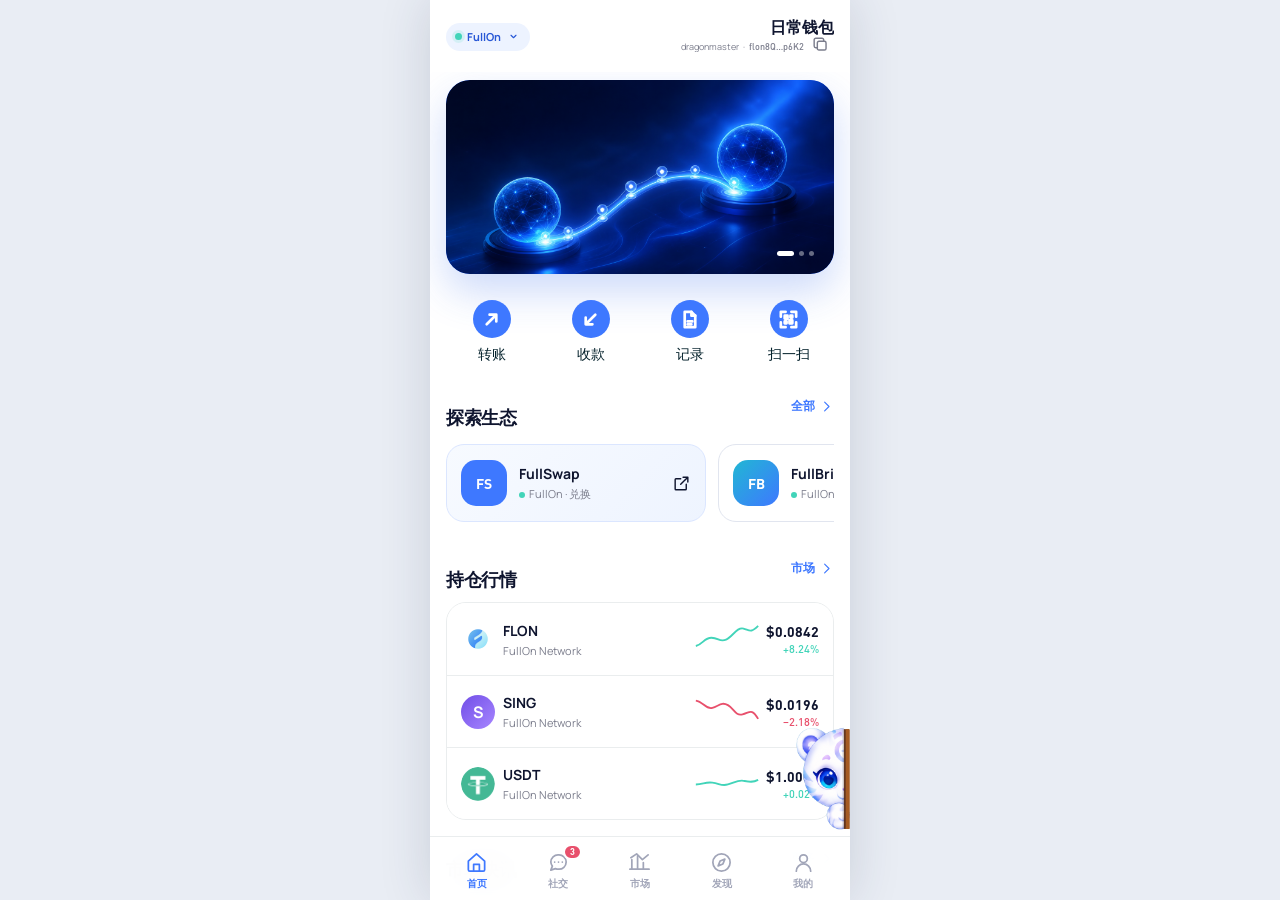
==== uiux/v1/index.html @ c145f6c2 "refactor(ui): 重命名 UI&UX 目录为 uiux" ====
<!doctype html>
<html lang="zh-CN">
<head>
  <meta charset="utf-8">
  <meta name="viewport" content="width=device-width, initial-scale=1, viewport-fit=cover">
  <meta name="theme-color" content="#ffffff">
  <meta name="description" content="Hufu Wallet · UI/UX v1 正式视觉设计稿">
  <title>Hufu Wallet · UI/UX v1</title>
  <link rel="stylesheet" href="ui.css?v=85">
</head>
<body>
  <a class="skip-link" href="#main-content">跳到主要内容</a>
  <svg class="svg-sprite" aria-hidden="true">
    <symbol id="i-home" viewBox="0 0 24 24"><path d="M3.5 10.5 12 3l8.5 7.5v9a1.5 1.5 0 0 1-1.5 1.5H5a1.5 1.5 0 0 1-1.5-1.5z"/><path d="M9 21v-7h6v7"/></symbol>
    <symbol id="i-social" viewBox="0 0 24 24"><path d="M20 11.5a7.5 7.5 0 0 1-8 7.5 9.4 9.4 0 0 1-3.2-.6L4 20l1.6-4.2A7.6 7.6 0 0 1 4 11.5 7.5 7.5 0 0 1 12 4a7.5 7.5 0 0 1 8 7.5Z"/><path d="M8 11.5h.01M12 11.5h.01M16 11.5h.01"/></symbol>
    <symbol id="i-market" viewBox="0 0 24 24"><path d="M4 19V9M10 19V5M16 19v-7M22 19H2"/><path d="m3 7 6-4 6 6 6-5"/></symbol>
    <symbol id="i-discover" viewBox="0 0 24 24"><circle cx="12" cy="12" r="9"/><path d="m15.5 8.5-2 5-5 2 2-5z"/></symbol>
    <symbol id="i-profile" viewBox="0 0 24 24"><circle cx="12" cy="8" r="4"/><path d="M4.5 21a7.5 7.5 0 0 1 15 0"/></symbol>
    <symbol id="i-chevron" viewBox="0 0 24 24"><path d="m8 10 4 4 4-4"/></symbol>
    <symbol id="i-right" viewBox="0 0 24 24"><path d="m9 5 7 7-7 7"/></symbol>
    <symbol id="i-back" viewBox="0 0 24 24"><path d="m15 5-7 7 7 7"/></symbol>
    <symbol id="i-copy" viewBox="0 0 24 24"><rect x="8" y="8" width="11" height="11" rx="2"/><path d="M16 8V6a2 2 0 0 0-2-2H6a2 2 0 0 0-2 2v8a2 2 0 0 0 2 2h2"/></symbol>
    <symbol id="i-bell" viewBox="0 0 24 24"><path d="M18 8a6 6 0 0 0-12 0c0 7-3 7-3 9h18c0-2-3-2-3-9"/><path d="M10 21h4"/></symbol>
    <symbol id="i-settings" viewBox="0 0 24 24"><circle cx="12" cy="12" r="3"/><path d="M19.4 15a1.8 1.8 0 0 0 .4 2l.1.1-2.8 2.8-.1-.1a1.8 1.8 0 0 0-2-.4 1.8 1.8 0 0 0-1.1 1.6v.2H10V21a1.8 1.8 0 0 0-1.1-1.6 1.8 1.8 0 0 0-2 .4l-.1.1L4 17.1l.1-.1a1.8 1.8 0 0 0 .4-2A1.8 1.8 0 0 0 3 13.9h-.2V10H3a1.8 1.8 0 0 0 1.6-1.1 1.8 1.8 0 0 0-.4-2L4 6.8 6.8 4l.1.1a1.8 1.8 0 0 0 2 .4A1.8 1.8 0 0 0 10 3V2.8h3.9V3a1.8 1.8 0 0 0 1.1 1.6 1.8 1.8 0 0 0 2-.4l.1-.1 2.8 2.8-.1.1a1.8 1.8 0 0 0-.4 2 1.8 1.8 0 0 0 1.6 1.1h.2V14H21a1.8 1.8 0 0 0-1.6 1Z"/></symbol>
    <symbol id="i-search" viewBox="0 0 24 24"><circle cx="11" cy="11" r="7"/><path d="m20 20-4-4"/></symbol>
    <symbol id="i-send" viewBox="0 0 24 24"><path d="m21 3-7 18-4-7-7-4z"/><path d="M10 14 21 3"/></symbol>
    <symbol id="i-receive" viewBox="0 0 24 24"><path d="M12 3v12M7 10l5 5 5-5"/><path d="M5 21h14"/></symbol>
    <symbol id="i-history" viewBox="0 0 24 24"><path d="M3 12a9 9 0 1 0 3-6.7L3 8"/><path d="M3 3v5h5M12 7v5l3 2"/></symbol>
    <symbol id="i-scan" viewBox="0 0 24 24"><path d="M4 9V4h5M15 4h5v5M20 15v5h-5M9 20H4v-5"/><path d="M8 8h3v3H8zM14 8h2v2h-2zM8 14h2v2H8zM13 13h3v3h-3z"/></symbol>
    <symbol id="i-transfer-up" viewBox="0 0 24 24"><path d="M7 17 17 7M10 7h7v7"/></symbol>
    <symbol id="i-receive-down" viewBox="0 0 24 24"><path d="M17 7 7 17M14 17H7v-7"/></symbol>
    <symbol id="i-transaction-file" viewBox="0 0 24 24"><path d="M7 4h7l4 4v12H7z"/><path d="M14 4v4h4M10 14h5M10 17h4"/></symbol>
    <symbol id="i-plus" viewBox="0 0 24 24"><path d="M12 5v14M5 12h14"/></symbol>
    <symbol id="i-more" viewBox="0 0 24 24"><circle cx="5" cy="12" r="1"/><circle cx="12" cy="12" r="1"/><circle cx="19" cy="12" r="1"/></symbol>
    <symbol id="i-star" viewBox="0 0 24 24"><path d="m12 3 2.8 5.7 6.2.9-4.5 4.4 1.1 6.2-5.6-2.9-5.6 2.9 1.1-6.2L3 9.6l6.2-.9z"/></symbol>
    <symbol id="i-menu" viewBox="0 0 24 24"><path d="M4 7h16M4 12h16M4 17h16"/></symbol>
    <symbol id="i-eye" viewBox="0 0 24 24"><path d="M2 12s3.5-6 10-6 10 6 10 6-3.5 6-10 6S2 12 2 12Z"/><circle cx="12" cy="12" r="2.5"/></symbol>
    <symbol id="i-eye-off" viewBox="0 0 24 24"><path d="m3 3 18 18M10.5 6.2A10.4 10.4 0 0 1 12 6c6.5 0 10 6 10 6a17 17 0 0 1-2.2 2.8M6.2 6.2A16.3 16.3 0 0 0 2 12s3.5 6 10 6a9.8 9.8 0 0 0 3.8-.7"/></symbol>
    <symbol id="i-shield" viewBox="0 0 24 24"><path d="M12 3 4.5 6v5.5c0 4.8 3.2 8 7.5 9.5 4.3-1.5 7.5-4.7 7.5-9.5V6z"/><path d="m9 12 2 2 4-4"/></symbol>
    <symbol id="i-wallet" viewBox="0 0 24 24"><path d="M4 6.5h14a2 2 0 0 1 2 2V19H5a2 2 0 0 1-2-2V6a2 2 0 0 1 2-2h11"/><path d="M15 11h6v4h-6a2 2 0 0 1 0-4Z"/></symbol>
    <symbol id="i-grid" viewBox="0 0 24 24"><rect x="4" y="4" width="6" height="6" rx="1"/><rect x="14" y="4" width="6" height="6" rx="1"/><rect x="4" y="14" width="6" height="6" rx="1"/><rect x="14" y="14" width="6" height="6" rx="1"/></symbol>
    <symbol id="i-spark" viewBox="0 0 24 24"><path d="m12 2 1.4 5.1L18 9l-4.6 1.9L12 16l-1.4-5.1L6 9l4.6-1.9zM19 15l.7 2.3L22 18l-2.3.7L19 21l-.7-2.3L16 18l2.3-.7z"/></symbol>
    <symbol id="i-close" viewBox="0 0 24 24"><path d="m6 6 12 12M18 6 6 18"/></symbol>
    <symbol id="i-minimize" viewBox="0 0 24 24"><path d="M6 12h12"/></symbol>
    <symbol id="i-expand" viewBox="0 0 24 24"><path d="M9 4H4v5M15 4h5v5M20 15v5h-5M4 15v5h5"/></symbol>
    <symbol id="i-external" viewBox="0 0 24 24"><path d="M14 4h6v6M20 4l-9 9"/><path d="M18 13v6a1 1 0 0 1-1 1H5a1 1 0 0 1-1-1V7a1 1 0 0 1 1-1h6"/></symbol>
    <symbol id="i-lock" viewBox="0 0 24 24"><rect x="5" y="10" width="14" height="11" rx="2"/><path d="M8 10V7a4 4 0 0 1 8 0v3"/></symbol>
    <symbol id="i-user-plus" viewBox="0 0 24 24"><circle cx="9" cy="8" r="4"/><path d="M2 21a7 7 0 0 1 14 0M19 8v6M16 11h6"/></symbol>
    <symbol id="i-users" viewBox="0 0 24 24"><circle cx="9" cy="8" r="4"/><path d="M2 21a7 7 0 0 1 14 0M16 4.5a4 4 0 0 1 0 7.5M18 14a7 7 0 0 1 4 7"/></symbol>
    <symbol id="i-user-check" viewBox="0 0 24 24"><circle cx="9" cy="8" r="4"/><path d="M2 21a7 7 0 0 1 14 0M16 11l2 2 4-4"/></symbol>
    <symbol id="i-switch-account" viewBox="0 0 24 24"><circle cx="8" cy="8" r="3"/><path d="M2.5 17a5.5 5.5 0 0 1 11 0M16 5h5l-2-2M21 5l-2 2M21.5 17h-5l2 2M16.5 17l2-2"/></symbol>
  </svg>

  <div id="app-frame">
    <main id="main-content" class="page-stack">
      <!-- ============ 首页 ============ -->
      <section class="page-view is-active" data-view="home" aria-labelledby="home-title">
        <header class="appbar home-appbar">
          <button class="network-pill" type="button" data-action="open-wallet" aria-label="切换当前网络">
            <span class="network-dot"></span>
            <span class="wallet-network">FullOn</span>
            <svg class="icon icon-xs"><use href="#i-chevron"></use></svg>
          </button>
          <div class="account-main">
            <button class="account-wallet-button" type="button" data-action="open-wallet" aria-label="切换当前钱包">
              <span class="account-copy">
                <strong class="account-wallet-name wallet-name">日常钱包</strong>
                <span class="account-address-line"><span class="account-nickname context-label">dragonmaster</span><span class="account-separator" aria-hidden="true">·</span><span class="header-account-meta"><span class="wallet-address">flon8Q…p6K2</span></span></span>
              </span>
            </button>
            <button class="account-address-copy" type="button" data-action="copy-address" aria-label="复制当前钱包地址"><svg class="icon icon-sm"><use href="#i-copy"></use></svg></button>
          </div>
        </header>

        <div class="page-content home-content">
          <h1 id="home-title" class="sr-only">首页</h1>

          <section class="home-state-card" data-home-state-card hidden aria-live="polite">
            <span class="state-illustration"><svg class="icon icon-lg"><use href="#i-wallet"></use></svg></span>
            <span class="eyebrow" data-state-kicker>开始使用 Hufu</span>
            <h2 data-state-title>创建你的第一个钱包</h2>
            <p data-state-copy>创建、导入钱包，或通过 RWID 恢复账户控制权。</p>
            <div class="state-actions" data-state-actions></div>
          </section>

          <section class="hero-carousel" aria-label="FullBridge 重点推荐" data-hero-carousel>
            <button class="hero-carousel-link" type="button" data-action="open-bridge" aria-label="查看 FullBridge 跨链推荐">
              <span class="hero-carousel-track">
                <span class="hero-slide is-active" data-hero-slide><img src="assets/images/home/banner/fullbridge-path.png" alt=""></span>
                <span class="hero-slide" data-hero-slide><img src="assets/images/home/banner/fullbridge-networks.png" alt=""></span>
                <span class="hero-slide" data-hero-slide><img src="assets/images/home/banner/fullbridge-tracking.png" alt=""></span>
              </span>
            </button>
            <div class="hero-pagination" aria-hidden="true">
              <span class="is-active" data-hero-dot="0"></span>
              <span data-hero-dot="1"></span>
              <span data-hero-dot="2"></span>
            </div>
          </section>

          <section class="quick-section" aria-label="首页快捷功能">
            <div class="quick-grid" role="group" aria-label="首页快捷功能">
              <button class="quick-action" type="button" data-action="open-transfer">
                <span class="quick-icon"><span class="quick-icon-front"><svg class="icon"><use href="#i-transfer-up"></use></svg></span></span>
                <span class="quick-label">转账</span>
              </button>
              <button class="quick-action" type="button" data-action="open-receive">
                <span class="quick-icon"><span class="quick-icon-front"><svg class="icon"><use href="#i-receive-down"></use></svg></span></span>
                <span class="quick-label">收款</span>
              </button>
              <button class="quick-action quick-action-history" type="button" data-action="open-history">
                <span class="quick-icon"><span class="quick-icon-front"><svg class="icon"><use href="#i-transaction-file"></use></svg></span></span>
                <span class="quick-label">记录</span>
              </button>
              <button class="quick-action quick-action-scan" type="button" data-action="open-scan">
                <span class="quick-icon"><span class="quick-icon-front"><svg class="icon"><use href="#i-scan"></use></svg></span></span>
                <span class="quick-label">扫一扫</span>
              </button>
            </div>
          </section>

          <section class="ecosystem-section" aria-labelledby="ecosystem-title">
            <div class="section-heading">
              <h2 id="ecosystem-title">探索生态</h2>
              <button class="text-link" type="button" data-view-target="discover">全部<svg class="icon icon-xs"><use href="#i-right"></use></svg></button>
            </div>
            <div class="dapp-scroller">
              <button class="dapp-card dapp-card-primary" type="button" data-action="open-dapp" data-dapp="FullSwap" data-domain="fullswap.flon.network" data-network="FullOn">
                <span class="dapp-logo logo-swap">FS</span>
                <span class="dapp-copy"><strong>FullSwap</strong><small><span class="verified-dot"></span>FullOn · 兑换</small></span>
                <svg class="icon icon-sm"><use href="#i-external"></use></svg>
              </button>
              <button class="dapp-card" type="button" data-action="open-bridge">
                <span class="dapp-logo logo-bridge">FB</span>
                <span class="dapp-copy"><strong>FullBridge</strong><small><span class="verified-dot"></span>FullOn · 跨链</small></span>
                <svg class="icon icon-sm"><use href="#i-external"></use></svg>
              </button>
            </div>
          </section>

          <section class="holding-section" aria-labelledby="holding-title">
            <div class="section-heading">
              <h2 id="holding-title">持仓行情</h2>
              <button class="text-link" type="button" data-view-target="market">市场<svg class="icon icon-xs"><use href="#i-right"></use></svg></button>
            </div>
            <div class="market-card">
              <button class="market-row" type="button" data-action="open-market-detail" data-symbol="FLON">
                <img class="coin-logo" src="assets/images/dapplogo/flon.png" alt="FLON">
                <span class="coin-name"><strong>FLON</strong><small>FullOn Network</small></span>
                <span class="sparkline up-line" aria-hidden="true"><svg viewBox="0 0 72 28"><path d="M2 24c8-2 9-9 17-9s9 5 16 2 12-14 19-12 8 5 16-3"/></svg></span>
                <span class="price"><strong>$0.0842</strong><small class="up">+8.24%</small></span>
              </button>
              <button class="market-row" type="button" data-action="open-market-detail" data-symbol="SING">
                <span class="coin-logo letter-logo sing-logo">S</span>
                <span class="coin-name"><strong>SING</strong><small>FullOn Network</small></span>
                <span class="sparkline down-line" aria-hidden="true"><svg viewBox="0 0 72 28"><path d="M2 5c8 1 11 10 18 8s10-7 17-3 8 12 16 10 10-7 17 5"/></svg></span>
                <span class="price"><strong>$0.0196</strong><small class="down">−2.18%</small></span>
              </button>
              <button class="market-row" type="button" data-action="open-market-detail" data-symbol="USDT">
                <img class="coin-logo" src="assets/images/icon/USDT.png" alt="USDT">
                <span class="coin-name"><strong>USDT</strong><small>FullOn Network</small></span>
                <span class="sparkline up-line" aria-hidden="true"><svg viewBox="0 0 72 28"><path d="M2 18c8 0 10-3 18-2s10 4 17 2 11-5 17-4 10 2 16-1"/></svg></span>
                <span class="price"><strong>$1.0002</strong><small class="up">+0.02%</small></span>
              </button>
            </div>
          </section>

          <section class="news-section" aria-labelledby="news-title">
            <div class="section-heading"><h2 id="news-title">市场快讯</h2><button class="text-link" type="button" data-action="toast" data-message="已加载更多市场快讯">更多<svg class="icon icon-xs"><use href="#i-right"></use></svg></button></div>
            <div class="news-list" role="list">
              <article class="news-card" role="listitem">
                <h3>FullBridge 新增跨链状态追踪能力</h3>
                <p>每一步链上确认都能被清晰识别，异常状态支持快速定位。</p>
                <time datetime="2026-08-05T12:30:00+08:00">12:30 · 来源 FullOn Network</time>
              </article>
              <article class="news-card" role="listitem">
                <h3>FullOn 网络 Gas 费回落至本周低位</h3>
                <p>当前链上交易成本较昨日下降，转账与合约交互活跃度同步回升。</p>
                <time datetime="2026-08-05T11:45:00+08:00">11:45 · 来源 链上数据</time>
              </article>
              <article class="news-card" role="listitem">
                <h3>USDT 跨链流动性持续提升</h3>
                <p>主要流动性池深度保持稳定，近一小时大额兑换滑点有所收窄。</p>
                <time datetime="2026-08-05T10:20:00+08:00">10:20 · 来源 市场数据</time>
              </article>
            </div>
          </section>
        </div>
      </section>

      <!-- ============ 社交 ============ -->
      <section class="page-view" data-view="social" aria-labelledby="social-title" hidden>
        <header class="appbar social-appbar">
          <button class="icon-button social-drawer-trigger" type="button" aria-label="打开社交菜单" aria-haspopup="dialog" aria-expanded="false" aria-controls="social-drawer" data-social-drawer-trigger><svg class="icon"><use href="#i-menu"></use></svg></button>
          <h1 id="social-title">社交</h1>
        </header>
        <div class="page-content social-content">
          <section class="recent-access-panel" aria-label="最近访问的 DApp">
            <div class="recent-dapps">
              <button type="button" data-action="open-dapp" data-dapp="FullSwap" data-domain="fullswap.flon.network" data-network="FullOn"><span class="dapp-logo logo-swap">FS</span><span>FullSwap</span></button>
              <button type="button" data-action="open-bridge"><span class="dapp-logo logo-bridge">FB</span><span>FullBridge</span></button>
              <button class="recent-dapp-manage" type="button" data-view-target="discover"><span class="dapp-logo logo-more"><svg class="icon"><use href="#i-grid"></use></svg></span><span>管理</span></button>
            </div>
          </section>
          <section aria-label="消息列表">
            <div class="chat-list">
              <button class="chat-row" type="button" data-action="toast" data-message="打开 FullOn Builder 群聊">
                <span class="chat-avatar group-avatar">FO<span class="online-dot"></span></span>
                <span class="chat-copy"><span><strong>FullOn Builder</strong><time>12:48</time></span><small>Leo：新的跨链状态页已经上线</small></span>
                <span class="unread-badge">2</span>
              </button>
              <button class="chat-row" type="button" data-action="toast" data-message="打开 Alice 的会话">
                <span class="chat-avatar alice-avatar">A<span class="online-dot"></span></span>
                <span class="chat-copy"><span><strong>Alice.flon</strong><time>昨天</time></span><small>收到了，感谢！</small></span>
                <span class="unread-badge">1</span>
              </button>
              <button class="chat-row" type="button" data-action="toast" data-message="打开 Web3 安全课堂">
                <span class="chat-avatar safety-avatar"><svg class="icon"><use href="#i-shield"></use></svg></span>
                <span class="chat-copy"><span><strong>Web3 安全课堂</strong><time>周一</time></span><small>不要向任何人分享助记词</small></span>
              </button>
              <button class="chat-row" type="button" data-action="toast" data-message="打开 Bob 的会话">
                <span class="chat-avatar bob-avatar">B</span>
                <span class="chat-copy"><span><strong>Bob.sol</strong><time>8月2日</time></span><small>[DApp 卡片] FullSwap</small></span>
              </button>
            </div>
          </section>
        </div>
      </section>

      <!-- ============ 市场 ============ -->
      <section class="page-view" data-view="market" aria-labelledby="market-title" hidden>
        <header class="appbar market-appbar">
          <h1 id="market-title">市场</h1>
          <button class="icon-button market-search-trigger" type="button" aria-label="搜索币种" data-action="open-market-search"><svg class="icon"><use href="#i-search"></use></svg></button>
          <form class="market-search" role="search" data-market-search hidden>
            <div class="market-search-field"><svg class="icon icon-sm" aria-hidden="true"><use href="#i-search"></use></svg><label class="sr-only" for="market-search-input">搜索币种</label><input id="market-search-input" type="search" inputmode="search" autocomplete="off" placeholder="搜索币种" data-market-search-input><button class="market-search-clear" type="button" aria-label="清除搜索" data-action="clear-market-search" hidden><svg class="icon icon-sm" aria-hidden="true"><use href="#i-close"></use></svg></button></div>
            <button class="market-search-cancel" type="button" data-action="close-market-search">取消</button>
          </form>
        </header>
        <div class="page-content market-content">
          <div class="segmented-control" role="tablist" aria-label="行情分类">
            <button class="is-active" type="button" role="tab" aria-selected="true" tabindex="0" data-market-category="self">自选</button>
            <button type="button" role="tab" aria-selected="false" tabindex="-1" data-market-category="fullon">FullOn</button>
            <button type="button" role="tab" aria-selected="false" tabindex="-1" data-market-category="mainstream">主流币</button>
          </div>
          <section aria-label="行情列表">
            <div class="market-card market-card-flat">
              <div class="market-table-head" role="row"><span class="market-head-icon" role="columnheader" aria-sort="none"><button class="market-sort" type="button" data-market-sort="symbol">币种<span class="sort-arrows" aria-hidden="true"><i></i><i></i></span></button></span><span class="market-head-volume" role="columnheader" aria-sort="none"><button class="market-sort" type="button" data-market-sort="volume">24h成交量<span class="sort-arrows" aria-hidden="true"><i></i><i></i></span></button></span><span class="market-head-price" role="columnheader" aria-sort="none"><button class="market-sort" type="button" data-market-sort="price">最新价<span class="sort-arrows" aria-hidden="true"><i></i><i></i></span></button></span><span class="market-head-trend" role="columnheader">趋势</span><span aria-hidden="true"></span></div>
              <div class="market-row-shell" data-market-symbol="FLON" data-market-name="FLON" data-market-category="fullon" data-market-volume="2840000" data-market-price="0.0842"><button class="market-row market-row-table" type="button" data-action="open-market-detail" data-symbol="FLON"><span class="market-icon"><span class="coin-logo letter-logo flon-logo">F</span></span><span class="coin-name market-volume-info"><strong>FLON</strong><small>Vol $2.84M</small></span><span class="market-price-stack"><strong class="market-latest-price">$0.0842</strong><small class="market-change up">+8.24%</small></span><span class="market-trend"><span class="sparkline up-line" aria-hidden="true"><svg viewBox="0 0 72 28"><path d="M2 24c8-2 9-9 17-9s9 5 16 2 12-14 19-12 8 5 16-3"/></svg></span></span></button><button class="market-favorite" type="button" data-action="toggle-market-favorite" data-symbol="FLON" aria-label="收藏 FLON" aria-pressed="false"><svg class="icon" aria-hidden="true"><use href="#i-star"></use></svg></button></div>
              <div class="market-row-shell" data-market-symbol="SING" data-market-name="SING" data-market-category="fullon" data-market-volume="640200" data-market-price="0.0196"><button class="market-row market-row-table" type="button" data-action="open-market-detail" data-symbol="SING"><span class="market-icon"><span class="coin-logo letter-logo sing-logo">S</span></span><span class="coin-name market-volume-info"><strong>SING</strong><small>Vol $640.20K</small></span><span class="market-price-stack"><strong class="market-latest-price">$0.0196</strong><small class="market-change down">−2.18%</small></span><span class="market-trend"><span class="sparkline down-line" aria-hidden="true"><svg viewBox="0 0 72 28"><path d="M2 5c8 1 11 10 18 8s10-7 17-3 8 12 16 10 10-7 17 5"/></svg></span></span></button><button class="market-favorite" type="button" data-action="toggle-market-favorite" data-symbol="SING" aria-label="收藏 SING" aria-pressed="false"><svg class="icon" aria-hidden="true"><use href="#i-star"></use></svg></button></div>
              <div class="market-row-shell" data-market-symbol="BTC" data-market-name="Bitcoin" data-market-category="mainstream" data-market-volume="1190000000" data-market-price="116842"><button class="market-row market-row-table" type="button" data-action="open-market-detail" data-symbol="BTC"><span class="market-icon"><img class="coin-logo" src="assets/images/icon/BTC.png" alt="BTC"></span><span class="coin-name market-volume-info"><strong>BTC</strong><small>Vol $1.19B</small></span><span class="market-price-stack"><strong class="market-latest-price">$116,842</strong><small class="market-change up">+1.46%</small></span><span class="market-trend"><span class="sparkline up-line" aria-hidden="true"><svg viewBox="0 0 72 28"><path d="M2 18c8 0 10-3 18-2s10 4 17 2 11-5 17-4 10 2 16-1"/></svg></span></span></button><button class="market-favorite" type="button" data-action="toggle-market-favorite" data-symbol="BTC" aria-label="收藏 BTC" aria-pressed="false"><svg class="icon" aria-hidden="true"><use href="#i-star"></use></svg></button></div>
              <div class="market-row-shell" data-market-symbol="ETH" data-market-name="Ethereum" data-market-category="mainstream" data-market-volume="668400000" data-market-price="3742.16"><button class="market-row market-row-table" type="button" data-action="open-market-detail" data-symbol="ETH"><span class="market-icon"><img class="coin-logo" src="assets/images/icon/ETH.png" alt="ETH"></span><span class="coin-name market-volume-info"><strong>ETH</strong><small>Vol $668.40M</small></span><span class="market-price-stack"><strong class="market-latest-price">$3,742.16</strong><small class="market-change down">−0.62%</small></span><span class="market-trend"><span class="sparkline down-line" aria-hidden="true"><svg viewBox="0 0 72 28"><path d="M2 7c8 1 10 8 18 7s10-6 17-4 9 11 17 9 9-5 16 6"/></svg></span></span></button><button class="market-favorite" type="button" data-action="toggle-market-favorite" data-symbol="ETH" aria-label="收藏 ETH" aria-pressed="false"><svg class="icon" aria-hidden="true"><use href="#i-star"></use></svg></button></div>
            </div>
            <p class="market-search-empty" data-market-search-empty hidden>未找到相关币种，请尝试其他关键词</p>
          </section>
        </div>
      </section>

      <!-- ============ 发现 ============ -->
      <section class="page-view" data-view="discover" aria-labelledby="discover-title" hidden>
        <header class="appbar discover-appbar">
          <h1 id="discover-title" class="sr-only">发现</h1>
          <button class="search-field discover-header-search" type="button" data-action="toast" data-message="搜索 DApp 名称、类型或域名"><svg class="icon icon-sm"><use href="#i-search"></use></svg><span>搜索 DApp 名称、类型或域名</span></button>
          <button class="icon-button discover-history-button" type="button" aria-label="DApp 浏览历史" title="DApp 浏览历史" data-action="toast" data-message="打开 DApp 浏览历史"><svg class="icon"><use href="#i-history"></use></svg></button>
        </header>
        <div class="page-content discover-content">
          <div class="chain-chips" role="list" aria-label="公链筛选">
            <button class="is-active" type="button">全部</button><button type="button"><img src="assets/images/dapplogo/flon.png" alt="">FullOn</button><button type="button"><img src="assets/images/icon/ETH.png" alt="">Ethereum</button><button type="button"><span aria-hidden="true">◎</span>Solana</button>
          </div>
          <section aria-label="DApp 列表">
            <div class="discover-grid">
              <button class="discover-card" type="button" data-action="open-dapp" data-dapp="FullSwap" data-domain="fullswap.flon.network" data-network="FullOn" data-logo="FS" data-dapp-type="DeFi"><span class="dapp-logo logo-swap">FS</span><span><strong>FullSwap</strong><small>兑换 · 流动性</small></span><span class="dapp-card-meta"><span class="dapp-type-tag">DeFi</span><span class="verified-label"><svg class="icon icon-xs"><use href="#i-shield"></use></svg>已核验</span></span></button>
              <button class="discover-card" type="button" data-action="open-dapp" data-dapp="FullBridge" data-domain="fullbridge.flon.network" data-network="FullOn" data-logo="FB" data-dapp-type="日常工具"><span class="dapp-logo logo-bridge">FB</span><span><strong>FullBridge</strong><small>跨链 · 资产桥</small></span><span class="dapp-card-meta"><span class="dapp-type-tag">日常工具</span><span class="verified-label"><svg class="icon icon-xs"><use href="#i-shield"></use></svg>已核验</span></span></button>
              <button class="discover-card" type="button" data-action="open-dapp" data-dapp="FullOn RWA" data-domain="rwa.flon.network" data-network="FullOn" data-logo="R" data-dapp-type="NFT"><span class="dapp-logo logo-rwa">R</span><span><strong>FullOn RWA</strong><small>RWA · 资产服务</small></span><span class="dapp-card-meta"><span class="dapp-type-tag">NFT</span><span class="verified-label"><svg class="icon icon-xs"><use href="#i-shield"></use></svg>已核验</span></span></button>
              <button class="discover-card" type="button" data-action="open-dapp" data-dapp="Red Packet" data-domain="redpacket.flon.network" data-network="FullOn" data-logo="RP" data-dapp-type="游戏"><span class="dapp-logo logo-redpacket">RP</span><span><strong>Red Packet</strong><small>社交 · 数字红包</small></span><span class="dapp-card-meta"><span class="dapp-type-tag">游戏</span><span class="verified-label"><svg class="icon icon-xs"><use href="#i-shield"></use></svg>已核验</span></span></button>
            </div>
          </section>
        </div>
      </section>

      <!-- ============ 我的 ============ -->
      <section class="page-view profile-view" data-view="profile" aria-labelledby="profile-title" hidden>
        <header class="appbar profile-appbar">
          <button class="profile-identity" type="button" data-action="toast" data-message="查看社交与链上身份"><img src="assets/images/about_us/hufu.png" alt="Hufu 头像"><span><span class="eyebrow">PROFILE</span><strong id="profile-title">dragonmaster</strong></span></button>
          <div class="appbar-actions"><button class="icon-button" type="button" aria-label="通知"><svg class="icon"><use href="#i-bell"></use></svg></button><button class="icon-button" type="button" aria-label="设置" data-view-target="settings"><svg class="icon"><use href="#i-settings"></use></svg></button></div>
        </header>
        <div class="page-content profile-content">
          <section class="wallet-card" aria-labelledby="wallet-card-title">
            <div class="wallet-card-glow" aria-hidden="true"></div>
            <div class="wallet-card-top"><div class="wallet-value-label"><span id="wallet-card-title">总资产估值</span><button type="button" aria-label="隐藏或显示资产" data-action="toggle-assets"><svg class="icon icon-sm asset-eye"><use href="#i-eye"></use></svg></button></div><button class="wallet-switch" type="button" data-action="open-wallet"><span class="network-dot light-dot"></span><span class="wallet-network">FullOn</span><svg class="icon icon-xs"><use href="#i-chevron"></use></svg></button></div>
            <div class="wallet-value"><strong class="asset-value">$24,860.42</strong><small class="asset-subvalue">≈ 24,856.90 USDT</small></div>
            <div class="wallet-card-footer"><div class="wallet-chain-account"><span><small class="wallet-account-meta"><span class="wallet-context-tag wallet-name">日常钱包</span><span aria-hidden="true">·</span><span class="context-label">dragonmaster</span></small><strong class="wallet-address">flon8Q…p6K2</strong></span><button type="button" aria-label="复制当前钱包地址" data-action="copy-address"><svg class="icon icon-sm"><use href="#i-copy"></use></svg></button></div><button class="wallet-detail-button" type="button" data-action="toast" data-message="进入钱包详情：资产卡、快捷功能与完整资产列表">钱包详情<svg class="icon icon-sm"><use href="#i-right"></use></svg></button></div>
          </section>

          <section class="profile-section" aria-labelledby="asset-preview-title">
            <div class="section-heading compact-heading"><h2 id="asset-preview-title">资产预览</h2><div class="asset-tabs"><button class="is-active" type="button">代币</button><button type="button">NFT</button><button type="button" data-action="toast" data-message="进入完整资产列表">全部</button></div></div>
            <div class="asset-list">
              <button class="asset-row" type="button"><img src="assets/images/dapplogo/flon.png" alt="FLON"><span><strong>FLON</strong><small>FullOn Network</small></span><span><strong>185,420.80</strong><small>$15,615.94</small></span></button>
              <button class="asset-row" type="button"><img src="assets/images/icon/USDT.png" alt="USDT"><span><strong>USDT</strong><small>FullOn Network</small></span><span><strong>8,240.20</strong><small>$8,241.85</small></span></button>
              <button class="asset-row" type="button"><span class="coin-logo letter-logo sing-logo">S</span><span><strong>SING</strong><small>FullOn Network</small></span><span><strong>51,160.00</strong><small>$1,002.73</small></span></button>
            </div>
          </section>

        </div>
      </section>

      <!-- ============ 设置 ============ -->
      <section class="page-view settings-view" data-view="settings" aria-labelledby="settings-title" hidden>
        <header class="appbar settings-appbar">
          <button class="settings-back" type="button" data-view-target="profile" aria-label="返回我的"><svg class="icon"><use href="#i-back"></use></svg></button>
          <h1 id="settings-title">设置</h1>
        </header>
        <div class="page-content settings-content">
          <section class="menu-group" aria-label="账户与钱包管理">
            <button class="menu-row" type="button" data-action="open-security"><span class="menu-icon shield-bg"><svg class="icon"><use href="#i-shield"></use></svg></span><span class="menu-copy"><strong>身份与安全</strong><small>RWID 已绑定 · 安全状态良好</small></span><span class="status-label success-label">安全</span><svg class="icon icon-sm"><use href="#i-right"></use></svg></button>
            <button class="menu-row" type="button" data-action="open-wallet"><span class="menu-icon wallet-bg"><svg class="icon"><use href="#i-wallet"></use></svg></span><span class="menu-copy"><strong>钱包管理</strong><small>3 个多链钱包 · 本地昵称</small></span><svg class="icon icon-sm"><use href="#i-right"></use></svg></button>
            <button class="menu-row" type="button" data-view-target="discover"><span class="menu-icon dapp-bg"><svg class="icon"><use href="#i-grid"></use></svg></span><span class="menu-copy"><strong>DApp 管理</strong><small>连接、授权、收藏与最近访问</small></span><svg class="icon icon-sm"><use href="#i-right"></use></svg></button>
          </section>

          <section class="menu-group" aria-label="Aime 与通用设置">
            <div class="menu-row aime-setting-row"><span class="menu-icon aime-bg"><svg class="icon"><use href="#i-spark"></use></svg></span><span class="menu-copy"><strong>Aime 智能助手</strong><small>页面解答 · DApp 导航 · 隐私设置</small></span><button class="switch is-on" type="button" role="switch" aria-checked="true" aria-label="开启或关闭 Aime" data-action="toggle-aime"><span></span></button></div>
            <button class="menu-row" type="button" data-action="toast" data-message="打开通用设置"><span class="menu-icon settings-bg"><svg class="icon"><use href="#i-settings"></use></svg></span><span class="menu-copy"><strong>通用设置</strong><small>语言、货币、网络、主题与通知</small></span><svg class="icon icon-sm"><use href="#i-right"></use></svg></button>
          </section>
        </div>
      </section>
    </main>

    <div class="social-drawer-layer canvas-fixed" data-social-drawer-layer hidden>
      <button class="social-drawer-scrim" type="button" aria-label="关闭社交菜单" data-social-drawer-close></button>
      <aside class="social-drawer" id="social-drawer" role="dialog" aria-modal="true" aria-labelledby="social-drawer-title">
        <div class="social-drawer-header">
          <button class="icon-button social-drawer-close" type="button" aria-label="关闭社交菜单" data-social-drawer-close><svg class="icon"><use href="#i-close"></use></svg></button>
          <div class="social-drawer-avatar" role="img" aria-label="dragonmaster 的模拟用户头像"><span>DM</span></div>
          <strong id="social-drawer-title">dragonmaster</strong>
          <div class="social-drawer-user-meta"><span>@dragonmaster</span></div>
        </div>
        <nav class="social-drawer-actions" aria-label="社交操作">
          <button type="button" data-social-drawer-item data-action="toast" data-message="打开添加好友"><span class="social-drawer-action-icon"><svg class="icon"><use href="#i-user-plus"></use></svg></span><span>添加好友</span><svg class="icon icon-sm social-drawer-chevron"><use href="#i-right"></use></svg></button>
          <button type="button" data-social-drawer-item data-action="toast" data-message="打开创建群组"><span class="social-drawer-action-icon"><svg class="icon"><use href="#i-users"></use></svg></span><span>创建群组</span><svg class="icon icon-sm social-drawer-chevron"><use href="#i-right"></use></svg></button>
          <button type="button" data-social-drawer-item data-action="toast" data-message="打开好友申请"><span class="social-drawer-action-icon"><svg class="icon"><use href="#i-user-check"></use></svg></span><span>好友申请</span><svg class="icon icon-sm social-drawer-chevron"><use href="#i-right"></use></svg></button>
          <button type="button" data-social-drawer-item data-action="toast" data-message="打开账号切换"><span class="social-drawer-action-icon"><svg class="icon"><use href="#i-switch-account"></use></svg></span><span>切换账号</span><svg class="icon icon-sm social-drawer-chevron"><use href="#i-right"></use></svg></button>
        </nav>
      </aside>
    </div>

    <button class="aime-fab is-collapsed" type="button" data-state="peek2" aria-label="展开 Aime 智能助手" aria-description="点击可展开 Aime" title="点击展开 Aime">
      <span class="aime-fab-bubble"><span>问问 Aime</span></span>
      <span class="aime-fab-arrow" aria-hidden="true"></span>
      <span class="aime-pet-visual" aria-hidden="true"></span>
    </button>

    <nav class="bottom-nav canvas-fixed" aria-label="主导航">
      <button class="nav-item is-active" type="button" data-nav="home" aria-current="page"><svg class="icon"><use href="#i-home"></use></svg><span>首页</span></button>
      <button class="nav-item" type="button" data-nav="social"><span class="nav-icon-wrap"><svg class="icon"><use href="#i-social"></use></svg><span class="nav-badge">3</span></span><span>社交</span></button>
      <button class="nav-item" type="button" data-nav="market"><svg class="icon"><use href="#i-market"></use></svg><span>市场</span></button>
      <button class="nav-item" type="button" data-nav="discover"><svg class="icon"><use href="#i-discover"></use></svg><span>发现</span></button>
      <button class="nav-item" type="button" data-nav="profile"><svg class="icon"><use href="#i-profile"></use></svg><span>我的</span></button>
    </nav>

    <div class="modal-backdrop canvas-fixed" data-overlay hidden></div>

    <section class="bottom-sheet dapp-confirm-sheet canvas-fixed" data-modal="dapp-confirm" role="dialog" aria-modal="true" aria-labelledby="dapp-confirm-title" hidden>
      <div class="sheet-handle" aria-hidden="true"></div>
      <div class="sheet-header"><div><span class="eyebrow">打开前确认</span><h2 id="dapp-confirm-title">确认访问 DApp</h2></div><button class="icon-button" type="button" data-close-modal aria-label="关闭"><svg class="icon"><use href="#i-close"></use></svg></button></div>
      <div class="sheet-content">
        <div class="dapp-confirm-head"><span class="dapp-logo logo-swap" data-dapp-confirm-logo>FS</span><div><strong data-dapp-confirm-name>FullSwap</strong><span class="verified-label"><svg class="icon icon-xs"><use href="#i-shield"></use></svg>安全信息已展示</span></div></div>
        <dl class="confirm-list">
          <div><dt>目标域名</dt><dd data-dapp-confirm-domain>fullswap.flon.network</dd></div>
          <div><dt>所需网络</dt><dd data-dapp-confirm-network>FullOn</dd></div>
          <div><dt>当前账户</dt><dd><span class="wallet-name">日常钱包</span> · <span class="wallet-address">flon8Q…p6K2</span></dd></div>
          <div><dt>即将执行</dt><dd>仅打开应用，不自动连接钱包</dd></div>
        </dl>
        <div class="dapp-confirm-actions"><button class="ghost-button dapp-cancel-button" type="button" data-close-modal>取消</button><button class="primary-button" type="button" data-action="confirm-dapp" data-initial-focus>确认打开<svg class="icon icon-sm"><use href="#i-external"></use></svg></button></div>
      </div>
    </section>

    <section class="bottom-sheet canvas-fixed" data-modal="wallet" role="dialog" aria-modal="true" aria-labelledby="wallet-sheet-title" hidden>
      <div class="sheet-handle" aria-hidden="true"></div>
      <div class="sheet-header"><div><span class="eyebrow">当前操作上下文</span><h2 id="wallet-sheet-title">选择钱包与网络</h2></div><button class="icon-button" type="button" data-close-modal aria-label="关闭"><svg class="icon"><use href="#i-close"></use></svg></button></div>
      <div class="sheet-content">
        <div class="wallet-options">
          <button class="wallet-option is-selected" type="button" data-wallet="日常钱包" data-network="FullOn" data-address="flon8Q…p6K2"><span class="wallet-option-icon fullon-icon"><img src="assets/images/dapplogo/flon.png" alt=""></span><span><strong>日常钱包</strong><small>FullOn · dragonmaster · flon8Q…p6K2</small></span><span class="checkmark">✓</span></button>
          <button class="wallet-option" type="button" data-wallet="储蓄钱包" data-network="Ethereum" data-address="0x72A1…91E4"><span class="wallet-option-icon"><img src="assets/images/icon/ETH.png" alt=""></span><span><strong>储蓄钱包</strong><small>Ethereum · 0x72A1…91E4</small></span><span class="checkmark">✓</span></button>
          <button class="wallet-option" type="button" data-wallet="工作钱包" data-network="Solana" data-address="7Nu3…mS2a"><span class="wallet-option-icon"><span aria-hidden="true">◎</span></span><span><strong>工作钱包</strong><small>Solana · 7Nu3…mS2a</small></span><span class="checkmark">✓</span></button>
        </div>
        <div class="prototype-state-control">
          <span class="field-label">首页演示状态</span>
          <div class="state-chips" role="group" aria-label="切换首页演示状态">
            <button class="is-active" type="button" data-demo-state="ready">正常</button>
            <button type="button" data-demo-state="empty">无资产</button>
            <button type="button" data-demo-state="none">无钱包</button>
            <button type="button" data-demo-state="error">加载失败</button>
          </div>
        </div>
        <button class="ghost-button full-width" type="button" data-action="open-nickname">编辑当前钱包昵称</button>
        <button class="secondary-button full-width" type="button" data-action="toast" data-message="进入钱包管理"><svg class="icon icon-sm"><use href="#i-plus"></use></svg>管理或添加钱包</button>
      </div>
    </section>
  </div>

  <script src="vendor/lottie.min.js"></script>
  <script src="components/aime_animation_component.js?v=2"></script>
  <script src="assets/aime/components/aime_idle.component.js?v=3"></script>
  <script src="assets/aime/components/aime_thinking.component.js?v=3"></script>
  <script src="assets/aime/components/aime_greeting.component.js?v=3"></script>
  <script src="assets/aime/components/aime_peek.component.js?v=3"></script>
  <script src="assets/aime/components/aime_peek2.component.js?v=2"></script>
  <script src="ui.js?v=32"></script>
</body>
</html>
---- uiux/v1/ui.css ----
@import url("./base.css?v=1");

/*
 * UI/UX v1 uses the same mobile-canvas shell as the interaction prototype.
 * .html-ui-design = mobile: there is no desktop editorial/device layout.
 */
:root {
  --canvas-w: 420px;
  --canvas-inset: max(0px, calc((100% - var(--canvas-w)) / 2));
  --page-gutter: 16px;
  --appbar-gutter: 16px;
  --section-gap: 24px;
  --content-bottom-gap: 24px;
}

html,
body {
  min-width: 320px;
  min-height: 100dvh;
  overflow: hidden;
  background: #e9edf4;
}

#app-frame {
  width: 100%;
  height: 100dvh;
  max-width: var(--canvas-w);
  min-height: 100dvh;
  margin: 0 auto;
  overflow: hidden;
  background: var(--surface);
}

.appbar {
  padding-right: var(--appbar-gutter);
  padding-left: var(--appbar-gutter);
}

.market-appbar {
  min-height: 64px;
  padding-top: max(8px, env(safe-area-inset-top, 0px));
  padding-bottom: 8px;
}

.market-appbar.is-searching > h1,
.market-appbar.is-searching > .market-search-trigger {
  display: none;
}

.market-search {
  display: flex;
  align-items: center;
  gap: 8px;
  width: 100%;
}

.market-search[hidden] {
  display: none;
}

.market-search-field {
  display: grid;
  grid-template-columns: 20px minmax(0, 1fr) 36px;
  align-items: center;
  flex: 1;
  height: 44px;
  padding-left: 12px;
  color: var(--text-3);
  background: var(--grouped);
  border: 1px solid transparent;
  border-radius: 12px;
  transition: border-color 160ms ease, background-color 160ms ease;
}

.market-search-field:focus-within {
  background: var(--surface);
  border-color: var(--brand);
}

.market-search-field input {
  width: 100%;
  min-width: 0;
  height: 42px;
  padding: 0 8px;
  color: var(--text-1);
  background: transparent;
  border: 0;
  font: inherit;
  outline: 0;
}

.market-search-clear {
  display: grid;
  place-items: center;
  width: 36px;
  height: 36px;
  color: var(--text-2);
  background: transparent;
  border-radius: 50%;
}

.market-search-clear[hidden] {
  display: none;
}

.market-search-cancel {
  min-width: 44px;
  min-height: 44px;
  padding: 0;
  color: var(--brand);
  background: transparent;
  font-size: 13px;
  font-weight: 700;
}

.market-content > .segmented-control {
  justify-content: flex-start;
  gap: 20px;
  width: fit-content;
  max-width: 100%;
}

.market-content > .segmented-control button {
  min-width: 44px;
  min-height: 44px;
  padding: 0 4px;
}

.market-content > .segmented-control button::after {
  bottom: 6px;
  width: 32px;
  height: 3px;
}

.market-content > .segmented-control + section {
  margin-top: 0;
}

.market-card-flat {
  --market-data-columns: 64px minmax(0, 1fr) 92px 52px;
  overflow: visible;
  border: 0;
  border-radius: 0;
}

.market-table-head {
  display: grid;
  grid-template-columns: var(--market-data-columns) 44px;
  column-gap: 4px;
  align-items: center;
  min-height: 44px;
  color: var(--text-3);
  font-size: 10px;
  font-weight: 600;
}

.market-table-head > span {
  display: inline-flex;
  align-items: center;
  justify-content: flex-start;
  gap: 3px;
  min-width: 0;
  white-space: nowrap;
}

.market-sort {
  display: inline-flex;
  align-items: center;
  justify-content: center;
  gap: 3px;
  min-width: 44px;
  min-height: 44px;
  padding: 0 2px;
  color: inherit;
  background: transparent;
  font: inherit;
  white-space: nowrap;
}

.market-sort:focus-visible,
.market-favorite:focus-visible,
.market-search-clear:focus-visible,
.market-search-cancel:focus-visible {
  outline: 2px solid rgba(62, 120, 255, 0.45);
  outline-offset: 2px;
}

.market-table-head .market-head-price {
  justify-content: center;
}

.market-table-head .market-head-trend {
  justify-content: center;
}

.market-table-head .market-head-icon {
  justify-content: center;
}

.market-table-head .market-head-volume {
  justify-content: center;
}

.sort-arrows {
  display: inline-flex;
  flex-direction: column;
  gap: 1px;
}

.sort-arrows i {
  width: 0;
  height: 0;
  border-right: 3px solid transparent;
  border-left: 3px solid transparent;
}

.sort-arrows i:first-child {
  border-bottom: 4px solid currentColor;
}

.sort-arrows i:last-child {
  border-top: 4px solid currentColor;
}

.market-sort[data-direction="ascending"] .sort-arrows i:first-child {
  border-bottom-color: var(--brand);
}

.market-sort[data-direction="descending"] .sort-arrows i:last-child {
  border-top-color: var(--brand);
}

.market-row-shell {
  display: grid;
  grid-template-columns: minmax(0, 1fr) 44px;
  align-items: center;
}

.market-row-shell .market-row-table {
  grid-template-columns: var(--market-data-columns);
  column-gap: 4px;
  min-height: 64px;
  padding: 6px 0;
}

.market-icon {
  display: grid;
  place-items: center;
  min-width: 0;
}

.market-volume-info {
  align-items: center;
  min-width: 0;
  text-align: center;
}

.market-price-stack {
  display: flex;
  flex: 0 0 auto;
  flex-direction: column;
  align-items: center;
  width: 100%;
  min-width: 0;
  font-family: "DIN", sans-serif;
}

.market-trend {
  display: grid;
  place-items: center;
  min-width: 0;
}

.market-trend .sparkline {
  display: block;
  width: 40px;
}

.market-trend .sparkline svg {
  stroke-width: 2.4;
}

.market-latest-price,
.market-change {
  min-width: 0;
  text-align: center;
  white-space: nowrap;
}

.market-latest-price {
  color: var(--text-1);
  font-size: 14px;
  font-weight: 700;
  line-height: 1.2;
}

.market-change {
  margin-top: 3px;
  font-size: 11px;
  font-weight: 700;
  line-height: 1.2;
}

.market-favorite {
  display: grid;
  place-items: center;
  width: 44px;
  height: 44px;
  color: var(--text-3);
  background: transparent;
  border-radius: 50%;
  transition: color 140ms ease, background-color 140ms ease, transform 140ms ease;
}

.market-favorite .icon {
  width: 20px;
  height: 20px;
  fill: currentColor;
  stroke: currentColor;
}

.market-favorite.is-favorite {
  color: var(--brand);
  background: var(--brand-soft);
}

.market-favorite:active {
  transform: scale(0.9);
}

.market-search-empty {
  margin: 48px 0 0;
  color: var(--text-2);
  font-size: 12px;
  line-height: 1.6;
  text-align: center;
}

@media (max-width: 380px) {
  .market-card-flat {
    --market-data-columns: 56px minmax(0, 1fr) 78px 46px;
  }

  .market-trend .sparkline {
    width: 34px;
  }
}

.social-appbar {
  justify-content: flex-start;
  gap: 12px;
}

.social-appbar h1 {
  position: absolute;
  left: 50%;
  margin: 0;
  font-size: 18px;
  line-height: 1.3;
  letter-spacing: -0.2px;
  transform: translateX(-50%);
}

.social-drawer-trigger[aria-expanded="true"] {
  color: var(--brand);
  background: var(--brand-soft);
}

.social-drawer-layer {
  position: fixed;
  top: 0;
  right: var(--canvas-inset);
  bottom: 0;
  left: var(--canvas-inset);
  z-index: 70;
  overflow: hidden;
}

.social-drawer-layer[hidden] {
  display: none;
}

.social-drawer-scrim {
  position: absolute;
  inset: 0;
  width: 100%;
  height: 100%;
  padding: 0;
  background: rgba(7, 13, 31, 0.42);
  border-radius: 0;
  animation: social-drawer-fade-in 200ms ease-out;
}

.social-drawer {
  position: relative;
  width: min(82%, 344px);
  height: 100%;
  padding: max(20px, env(safe-area-inset-top, 0px)) 18px calc(24px + env(safe-area-inset-bottom, 0px));
  overflow-y: auto;
  background: var(--surface);
  border-radius: 0 24px 24px 0;
  box-shadow: 16px 0 40px rgba(15, 21, 47, 0.18);
  animation: social-drawer-slide-in 220ms cubic-bezier(0.2, 0.8, 0.2, 1);
}

.social-drawer-header {
  position: relative;
  display: flex;
  flex-direction: column;
  align-items: flex-start;
  padding: 12px 8px 24px;
  border-bottom: 1px solid var(--divider);
}

.social-drawer-close {
  position: absolute;
  top: 0;
  right: 0;
  color: var(--text-2);
  background: var(--grouped);
}

.social-drawer-avatar {
  display: grid;
  place-items: center;
  width: 64px;
  height: 64px;
  margin-bottom: 14px;
  color: #fff;
  background: linear-gradient(135deg, #4f8cff, #7257dc);
  border: 3px solid #fff;
  border-radius: 22px;
  box-shadow: 0 0 0 1px rgba(62, 120, 255, 0.22);
  font-size: 20px;
  font-weight: 800;
  letter-spacing: -0.04em;
}

.social-drawer-header > strong {
  color: var(--text-1);
  font-size: 20px;
  line-height: 1.3;
}

.social-drawer-user-meta {
  display: flex;
  align-items: center;
  gap: 10px;
  margin-top: 6px;
  color: var(--text-2);
  font-size: 13px;
  font-weight: 600;
}

.social-drawer-online {
  display: inline-flex;
  align-items: center;
  gap: 5px;
  color: #178f79;
  font-weight: 700;
}

.social-drawer-online i {
  width: 7px;
  height: 7px;
  background: var(--success);
  border-radius: 50%;
}

.social-drawer-actions {
  display: grid;
  gap: 4px;
  padding-top: 16px;
}

.social-drawer-actions button {
  display: grid;
  grid-template-columns: 40px minmax(0, 1fr) 20px;
  gap: 12px;
  align-items: center;
  width: 100%;
  min-height: 56px;
  padding: 8px 10px;
  color: var(--text-1);
  text-align: left;
  background: transparent;
  border-radius: 14px;
  font-size: 15px;
  font-weight: 700;
  transition: color 160ms ease, background-color 160ms ease;
}

.social-drawer-actions button:hover,
.social-drawer-actions button:focus-visible {
  color: var(--brand);
  background: var(--brand-soft);
}

.social-drawer-actions button:focus-visible {
  outline: 2px solid rgba(62, 120, 255, 0.45);
  outline-offset: -2px;
}

.social-drawer-action-icon {
  display: grid;
  place-items: center;
  width: 40px;
  height: 40px;
  color: var(--brand);
  background: var(--brand-soft);
  border-radius: 12px;
}

.social-drawer-action-icon .icon {
  width: 21px;
  height: 21px;
}

.social-drawer-chevron {
  color: var(--text-3);
}

.social-content > .recent-access-panel {
  margin-top: 16px;
  padding: 0;
  background: transparent;
  border: 0;
}

.social-content .recent-dapps {
  display: flex;
  gap: 8px;
  padding-bottom: 4px;
  overflow-x: auto;
  overscroll-behavior-x: contain;
  scrollbar-width: none;
  scroll-snap-type: x proximity;
}

.social-content .recent-dapps::-webkit-scrollbar {
  display: none;
}

.social-content .recent-dapps button {
  flex: 0 0 auto;
  flex-direction: row;
  min-width: auto;
  min-height: 44px;
  gap: 6px;
  padding: 4px 8px;
  color: var(--text-1);
  white-space: nowrap;
  background: var(--grouped);
  border: 0;
  border-radius: 999px;
  font-size: 12px;
  font-weight: 600;
  scroll-snap-align: start;
  transition: color 160ms ease, background-color 160ms ease;
}

.social-content .recent-dapps button:hover,
.social-content .recent-dapps button:focus-visible {
  color: var(--brand);
  background: var(--brand-soft);
}

.social-content .recent-dapps button:focus-visible {
  outline: 2px solid rgba(62, 120, 255, 0.45);
  outline-offset: 2px;
}

.social-content .recent-dapps .dapp-logo {
  width: 28px;
  height: 28px;
  border-radius: 50%;
}

.social-content .recent-dapps button > span:last-child {
  display: block;
  max-width: 72px;
  overflow: hidden;
  text-overflow: ellipsis;
  white-space: nowrap;
}

.social-content .recent-dapp-manage .dapp-logo {
  color: var(--text-2);
  background: var(--surface);
}

.social-content .recent-dapp-manage:hover .dapp-logo,
.social-content .recent-dapp-manage:focus-visible .dapp-logo {
  color: var(--brand);
  background: var(--brand-soft);
}

@keyframes social-drawer-slide-in {
  from {
    transform: translateX(-100%);
  }
  to {
    transform: translateX(0);
  }
}

@keyframes social-drawer-fade-in {
  from { opacity: 0; }
  to { opacity: 1; }
}

.page-content {
  padding-right: var(--page-gutter);
  padding-bottom: calc(var(--nav-h) + var(--safe-bottom) + var(--content-bottom-gap));
  padding-left: var(--page-gutter);
}

.page-content > section {
  margin-top: var(--section-gap);
}

.page-content > .quick-section,
.page-content > .ecosystem-section,
.page-content > .holding-section,
.page-content > .news-section {
  margin-top: 16px;
}

.dapp-scroller {
  padding-bottom: 8px;
}

.news-list {
  display: grid;
  gap: 12px;
}

.news-list .news-card h3 {
  margin-top: 0;
}

.account-main {
  display: grid;
  grid-template-rows: 24px 20px;
  grid-template-columns: minmax(0, auto) 28px;
  gap: 0 2px;
  align-items: center;
  padding: 0;
}

.account-wallet-button {
  grid-row: 1 / 3;
  grid-column: 1 / 3;
  min-width: 0;
  min-height: 48px;
  padding: 4px 0 4px 10px;
  background: transparent;
  text-align: right;
}

.account-main .account-copy {
  gap: 4px;
  width: 100%;
  max-width: 194px;
}

.account-address-line {
  display: flex;
  align-items: center;
  justify-content: flex-end;
  gap: 4px;
  width: 100%;
  max-width: 100%;
  padding-right: 30px;
  box-sizing: border-box;
}

.account-address-line .header-account-meta {
  margin-top: 0;
}

.account-wallet-name,
.account-nickname {
  overflow: hidden;
  text-overflow: ellipsis;
  white-space: nowrap;
}

.account-wallet-name {
  max-width: 100%;
}

.account-nickname {
  flex: 0 1 auto;
  color: var(--text-2);
  font-size: 9px;
  font-weight: 500;
  line-height: 1.3;
}

.account-separator {
  flex: 0 0 auto;
  color: var(--text-2);
  font-size: 9px;
  line-height: 1.3;
}

.account-address-copy {
  position: relative;
  z-index: 1;
  display: grid;
  grid-row: 2;
  grid-column: 2;
  place-items: center;
  width: 28px;
  height: 20px;
  padding: 0;
  color: var(--text-2);
  background: transparent;
  border-radius: 8px;
  transform: translateY(-2px);
}

.account-address-copy::before {
  position: absolute;
  inset: -12px -8px;
  content: "";
}

.account-address-copy:active {
  color: var(--brand);
  background: var(--brand-soft);
}

.profile-content .wallet-card {
  isolation: isolate;
  min-height: 0;
  padding: 24px 22px 20px;
  background:
    radial-gradient(circle at 90% -2%, rgba(224, 243, 255, 0.28), transparent 36%),
    linear-gradient(145deg, #3e78ff 0%, #3e78ff 48%, #56c7ff 130%);
  border: 1px solid rgba(255, 255, 255, 0.16);
  border-radius: 26px;
  box-shadow: 0 18px 38px rgba(33, 79, 181, 0.24);
}

.profile-content .wallet-card::before {
  position: absolute;
  z-index: -1;
  right: -74px;
  bottom: 24px;
  width: 154px;
  height: 154px;
  border: 30px solid rgba(255, 255, 255, 0.035);
  border-radius: 50%;
  content: "";
}

.profile-content .wallet-card-glow {
  top: -132px;
  right: -104px;
  width: 220px;
  height: 220px;
  background: radial-gradient(circle, rgba(255, 255, 255, 0.08), transparent 64%);
}

.profile-content .wallet-card-top {
  align-items: center;
}

.profile-content .wallet-switch {
  gap: 7px;
  padding: 0 12px;
  background: rgba(255, 255, 255, 0.12);
  border: 1px solid rgba(255, 255, 255, 0.16);
  border-radius: 14px;
  backdrop-filter: blur(10px);
}

.profile-content .wallet-switch:active,
.profile-content .wallet-detail-button:active,
.profile-content .wallet-chain-account button:active {
  background: rgba(255, 255, 255, 0.22);
}

.profile-content .wallet-value {
  display: block;
  margin-top: 14px;
}

.profile-content .wallet-value-label {
  display: flex;
  align-items: center;
  gap: 4px;
  height: 44px;
  min-width: 0;
}

.profile-content .wallet-value-label > span {
  color: rgba(255, 255, 255, 0.68);
  font-size: 11px;
  font-weight: 700;
  letter-spacing: 0.04em;
}

.profile-content .wallet-value-label > button {
  display: grid;
  place-items: center;
  width: 44px;
  height: 44px;
  padding: 0;
  color: rgba(255, 255, 255, 0.82);
  background: transparent;
  border-radius: 12px;
}

.profile-content .wallet-value > strong {
  margin: 0;
  font-size: clamp(30px, 9vw, 36px);
  line-height: 1.08;
  letter-spacing: -0.025em;
}

.profile-content .wallet-value > small {
  margin-top: 7px;
  color: rgba(255, 255, 255, 0.68);
  font-size: 11px;
}

.profile-content .wallet-card-footer {
  position: relative;
  z-index: 2;
  display: grid;
  grid-template-columns: minmax(0, 1fr) auto;
  align-items: center;
  gap: 6px;
  margin-top: 24px;
  padding: 8px 8px 8px 14px;
  background: rgba(8, 27, 74, 0.28);
  border: 1px solid rgba(255, 255, 255, 0.1);
  border-radius: 17px;
  backdrop-filter: blur(12px);
}

.profile-content .wallet-chain-account {
  display: grid;
  grid-template-columns: minmax(0, 1fr) 44px;
  align-items: center;
  gap: 2px;
  min-width: 0;
  margin: 0;
}

.profile-content .wallet-chain-account > span {
  display: flex;
  min-width: 0;
  flex-direction: column;
  gap: 4px;
}

.profile-content .wallet-chain-account small {
  overflow: hidden;
  color: rgba(255, 255, 255, 0.56);
  font-size: 9px;
  font-weight: 700;
  letter-spacing: 0.06em;
  text-overflow: ellipsis;
  white-space: nowrap;
}

.profile-content .wallet-account-meta {
  display: flex;
  align-items: center;
  gap: 3px;
  min-width: 0;
  letter-spacing: 0;
}

.profile-content .wallet-context-tag {
  display: inline-block;
  flex: 0 0 auto;
  max-width: 88px;
  padding: 2px 5px;
  overflow: hidden;
  color: rgba(255, 255, 255, 0.92);
  background: rgba(255, 255, 255, 0.13);
  border: 1px solid rgba(255, 255, 255, 0.16);
  border-radius: 999px;
  font-size: 9px;
  font-weight: 700;
  line-height: 1.35;
  text-overflow: ellipsis;
  white-space: nowrap;
}

.profile-content .wallet-account-meta .context-label {
  overflow: hidden;
  text-overflow: ellipsis;
}

.profile-content .wallet-chain-account strong {
  overflow: hidden;
  color: rgba(255, 255, 255, 0.9);
  font-size: 10px;
  font-weight: 600;
  text-overflow: ellipsis;
  white-space: nowrap;
}

.profile-content .wallet-chain-account button {
  width: 44px;
  height: 44px;
  color: rgba(255, 255, 255, 0.82);
  background: transparent;
}

.profile-content .wallet-detail-button {
  position: static;
  min-height: 44px;
  padding: 0 6px;
  background: rgba(255, 255, 255, 0.12);
  border: 1px solid rgba(255, 255, 255, 0.1);
  border-radius: 13px;
  font-size: 10px;
  font-weight: 700;
  white-space: nowrap;
}

.profile-content .wallet-switch:focus-visible,
.profile-content .wallet-value-label > button:focus-visible,
.profile-content .wallet-chain-account button:focus-visible,
.profile-content .wallet-detail-button:focus-visible {
  outline: 2px solid #fff;
  outline-offset: 2px;
}

.aime-pet-visual {
  animation: none;
  background: center / contain no-repeat var(--aime-fallback-image, none);
  filter: none;
  transition: none;
}

.aime-fab[data-state="peek"] .aime-pet-visual:not(.is-lottie-ready),
.aime-fab[data-state="peek2"] .aime-pet-visual:not(.is-lottie-ready) {
  background-position: 7% 50%;
  background-size: 150% 150%;
}

.aime-fab:hover .aime-pet-visual,
.aime-fab:focus-visible .aime-pet-visual {
  filter: none;
}

.aime-pet-visual.is-lottie-ready {
  background-image: none;
}

.aime-fab-bubble {
  color: #26345f;
  background: linear-gradient(135deg, rgba(255, 255, 255, 0.88), rgba(226, 236, 255, 0.64));
  border: 1px solid rgba(255, 255, 255, 0.92);
  box-shadow: 0 10px 28px rgba(44, 70, 140, 0.16), inset 0 0 0 0.75px rgba(62, 120, 255, 0.28), inset 0 1px 0 rgba(255, 255, 255, 0.96);
  -webkit-backdrop-filter: blur(18px) saturate(160%);
  backdrop-filter: blur(18px) saturate(160%);
}

.aime-fab-arrow {
  position: relative;
  z-index: 2;
  width: 10px;
  height: 10px;
  margin-top: 2px;
  margin-bottom: -5px;
  background: rgba(242, 247, 255, 0.76);
  border: 1px solid rgba(62, 120, 255, 0.52);
  border-radius: 50%;
  clip-path: none;
}

.aime-fab-arrow::before,
.aime-fab-arrow::after {
  position: absolute;
  content: "";
  background: rgba(242, 247, 255, 0.76);
  border: 1px solid rgba(62, 120, 255, 0.52);
  border-radius: 50%;
  box-sizing: border-box;
  -webkit-backdrop-filter: blur(8px) saturate(150%);
  backdrop-filter: blur(8px) saturate(150%);
}

.aime-fab-arrow::before {
  top: 7px;
  left: 9px;
  width: 6px;
  height: 6px;
}

.aime-fab-arrow::after {
  top: 13px;
  left: 16px;
  width: 4px;
  height: 4px;
}

.aime-fab:not(.is-collapsed) .aime-pet-visual {
  transform: translateX(22px);
}

.aime-fab:not(.is-collapsed) .aime-fab-bubble {
  transform: translate(18px, -18px);
}

.aime-fab:not(.is-collapsed) .aime-fab-arrow {
  transform: translate(32px, -14px) scaleX(-1);
}

.aime-pet-visual img,
.aime-pet-visual svg,
.aime-pet-visual canvas {
  display: block;
  width: 100%;
  height: 100%;
  object-fit: contain;
}

.aime-fab.is-collapsed {
  right: var(--canvas-inset);
  width: 108px;
  height: auto;
  padding: 0;
  background: transparent;
  border: 0;
  border-radius: 0;
  box-shadow: none;
  clip-path: none;
}

.aime-fab.is-collapsed .aime-pet-visual {
  display: block;
}

.aime-fab.is-collapsed .aime-fab-bubble,
.aime-fab.is-collapsed .aime-fab-arrow,
.aime-fab.is-transitioning .aime-fab-bubble,
.aime-fab.is-transitioning .aime-fab-arrow {
  display: none;
}

.aime-fab.is-collapsed:focus-visible {
  outline: none;
}

.aime-fab[data-state="thinking"] .aime-fab-bubble span {
  font-size: 0;
}

.aime-fab[data-state="thinking"] .aime-fab-bubble span::after {
  content: "Aime 思考中";
  font-size: 13px;
}

.aime-fab {
  right: calc(var(--canvas-inset) + 16px);
}

.scan-frame {
  display: grid;
  place-items: center;
  width: 176px;
  height: 176px;
  margin: 8px auto 24px;
  color: var(--brand);
  background: var(--brand-soft);
  border: 2px solid var(--brand);
  border-radius: 12px;
}

.sheet-note {
  color: var(--text-2);
  text-align: center;
}

.hero-carousel {
  position: relative;
  aspect-ratio: 2 / 1;
  overflow: hidden;
  background: var(--brand-dark);
  border-radius: 24px;
  box-shadow: 0 18px 40px rgba(45, 101, 235, 0.24);
}

.home-content > .hero-carousel {
  margin-top: 0;
}

.quick-grid {
  display: grid;
  grid-template-columns: repeat(4, minmax(0, 1fr));
  gap: 8px;
  margin-right: 0;
  padding-right: 0;
  overflow: visible;
}

.quick-grid::-webkit-scrollbar {
  display: none;
}

.quick-action {
  display: flex;
  flex-direction: column;
  align-items: center;
  justify-content: center;
  gap: 6px;
  min-width: 0;
  min-height: 78px;
  padding: 4px 0;
  color: #06232d;
  background: transparent;
  border: 0;
  border-radius: 12px;
  font-size: 14px;
  font-weight: 500;
  line-height: 1;
  scroll-snap-align: start;
  transition: color 150ms ease, background-color 150ms ease, opacity 150ms ease;
}

.quick-action-history {
  min-width: 0;
}

.quick-action-scan {
  min-width: 0;
}

.quick-action:hover {
  color: #06232d;
  background: transparent;
}

.quick-action:active {
  opacity: 0.72;
}

.quick-action:focus-visible {
  outline: 3px solid rgba(62, 120, 255, 0.42);
  outline-offset: 2px;
}

.quick-icon {
  position: relative;
  display: grid;
  flex: 0 0 44px;
  place-items: center;
  width: 44px;
  height: 44px;
  color: #fff;
  background: transparent;
  border-radius: 50%;
}

.quick-icon-front {
  position: relative;
  z-index: 1;
  display: grid;
  place-items: center;
  width: 38px;
  height: 38px;
  background: var(--brand);
  border-radius: 50%;
}

.quick-icon-front .icon {
  width: 23px;
  height: 23px;
  stroke-width: 2.8;
}

.quick-label {
  white-space: nowrap;
}

.discover-content {
  min-width: 0;
}

.discover-appbar {
  gap: 12px;
}

.discover-header-search {
  flex: 1 1 auto;
  min-width: 0;
  min-height: 44px;
  overflow: hidden;
}

.discover-header-search span {
  overflow: hidden;
  text-overflow: ellipsis;
  white-space: nowrap;
}

.discover-history-button {
  flex: 0 0 44px;
  width: 44px;
  height: 44px;
}

.chain-chips {
  align-items: center;
  min-width: 0;
  min-height: 49px;
  margin-top: 12px;
}

.chain-chips button {
  display: inline-flex;
  align-items: center;
  justify-content: center;
  gap: 6px;
  height: 44px;
  min-height: 44px;
  white-space: nowrap;
}

.chain-chips button img,
.chain-chips button > span[aria-hidden="true"] {
  display: grid;
  flex: 0 0 20px;
  place-items: center;
  width: 20px;
  height: 20px;
  object-fit: contain;
  border-radius: 50%;
}

.featured-dapp,
.discover-grid,
.discover-card {
  min-width: 0;
}

.discover-card {
  position: relative;
}

.featured-dapp {
  width: 100%;
}

.discover-content > .featured-dapp {
  height: 184px;
  min-height: 184px;
  margin-top: 16px;
  padding: 16px 18px;
}

.discover-content > .featured-dapp h2 {
  margin: 4px 0;
  font-size: 21px;
  line-height: 1.18;
}

.discover-content > .featured-dapp p {
  margin-bottom: 8px;
  line-height: 1.45;
}

.discover-card > span:not(.dapp-logo):not(.verified-label):not(.dapp-card-meta) {
  display: flex;
  flex-direction: column;
  gap: 3px;
  width: 100%;
  min-width: 0;
}

.discover-card > span:not(.dapp-logo):not(.verified-label):not(.dapp-card-meta) strong,
.discover-card > span:not(.dapp-logo):not(.verified-label):not(.dapp-card-meta) small {
  display: block;
  overflow: hidden;
  text-overflow: ellipsis;
  white-space: nowrap;
}

.discover-card > span:not(.dapp-logo):not(.verified-label):not(.dapp-card-meta) strong {
  font-size: 14px;
}

.discover-card > span:not(.dapp-logo):not(.verified-label):not(.dapp-card-meta) small {
  color: var(--text-2);
  font-size: 11px;
}

.dapp-card-meta {
  display: flex;
  flex-direction: row;
  align-items: center;
  justify-content: flex-start;
  gap: 8px;
  width: 100%;
  min-width: 0;
  margin-top: auto;
}

.dapp-type-tag {
  position: absolute;
  top: 14px;
  right: 14px;
  display: inline-flex;
  align-items: center;
  max-width: 72px;
  height: 22px;
  padding: 0 8px;
  overflow: hidden;
  color: var(--brand);
  background: var(--brand-soft);
  border-radius: 999px;
  font-size: 10px;
  font-weight: 700;
  line-height: 1;
  text-overflow: ellipsis;
  white-space: nowrap;
}

.discover-card .dapp-card-meta .verified-label {
  flex: 0 0 auto;
  margin-top: 0;
}

.dapp-confirm-sheet {
  max-height: min(82dvh, 680px);
}

.dapp-confirm-sheet .dapp-confirm-head {
  padding: 0 2px 14px;
}

.dapp-confirm-sheet .confirm-list {
  border: 1px solid var(--divider);
}

.dapp-confirm-actions {
  display: grid;
  grid-template-columns: minmax(0, 0.85fr) minmax(0, 1.35fr);
  gap: 10px;
  margin-top: 16px;
}

.dapp-confirm-actions button {
  min-height: 48px;
}

.dapp-cancel-button {
  color: var(--text-2);
  background: var(--grouped);
}

.hero-carousel-link,
.hero-carousel-track,
.hero-slide,
.hero-slide img {
  display: block;
  width: 100%;
  height: 100%;
}

.hero-carousel-link {
  padding: 0;
  overflow: hidden;
  background: transparent;
  border: 0;
  border-radius: inherit;
}

.hero-carousel-link:focus-visible {
  outline: 3px solid #fff;
  outline-offset: -5px;
}

.hero-carousel-track {
  position: relative;
}

.hero-slide {
  position: absolute;
  inset: 0;
  opacity: 0;
  transform: scale(1.025);
  transition: opacity 520ms ease, transform 800ms ease;
}

.hero-slide.is-active {
  z-index: 1;
  opacity: 1;
  transform: scale(1);
}

.hero-slide img {
  object-fit: cover;
}

.hero-carousel .hero-pagination {
  z-index: 2;
}

@media (prefers-reduced-motion: reduce) {
  .hero-slide {
    transition: none;
  }

  .quick-action {
    transition: none;
  }
}

.settings-appbar {
  position: relative;
  justify-content: center;
  padding-right: var(--appbar-gutter);
  padding-left: var(--appbar-gutter);
}

.settings-back {
  position: absolute;
  left: calc(var(--appbar-gutter) - 6px);
  display: inline-grid;
  place-items: center;
  width: 40px;
  height: 40px;
  padding: 0;
  color: var(--text);
  background: transparent;
  border-radius: 12px;
}

.settings-back .icon {
  width: 22px;
  height: 22px;
}

.settings-appbar h1 {
  margin: 0;
  font-size: 20px;
  text-align: center;
}

.settings-content {
  padding-top: 4px;
}

.settings-content > .menu-group:first-child {
  margin-top: 8px;
}

.settings-content .menu-row .icon:last-child {
  color: var(--text-3);
}

@media (max-width: 359px) {
  :root {
    --page-gutter: 16px;
    --appbar-gutter: 16px;
  }
}
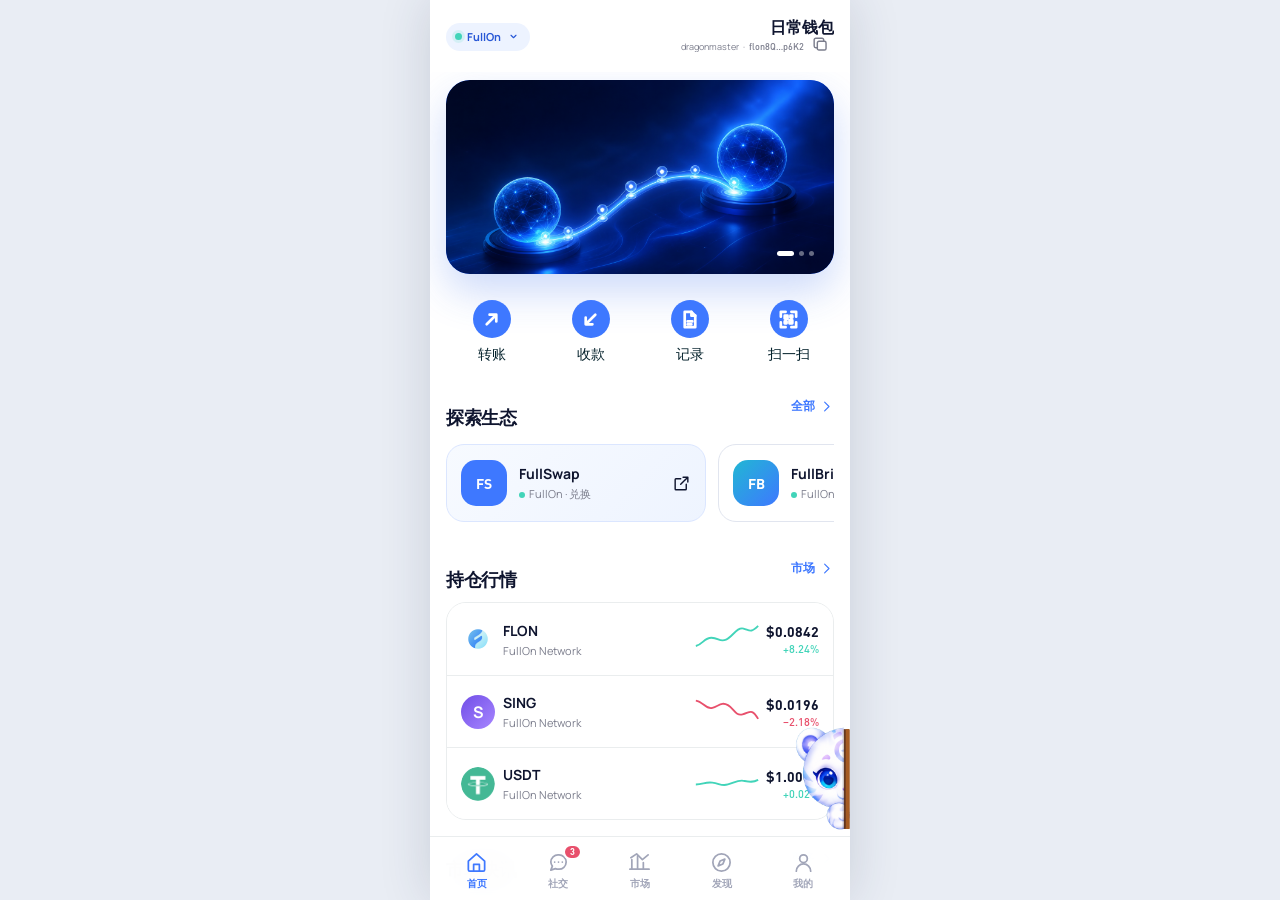
==== commit 6254e257: "refactor(ui): 个人中心节点速度与钱包卡片信息层级调整 - UI&UX v1：profile 顶部显示节点速率与在线状态 - UI&UX v1：wallet card 去掉胶囊标签，改为昵" ====
--- a/uiux/v1/index.html
+++ b/uiux/v1/index.html
@@ -6,7 +6,7 @@
   <meta name="theme-color" content="#ffffff">
   <meta name="description" content="Hufu Wallet · UI/UX v1 正式视觉设计稿">
   <title>Hufu Wallet · UI/UX v1</title>
-  <link rel="stylesheet" href="ui.css?v=85">
+  <link rel="stylesheet" href="ui.css?v=92">
 </head>
 <body>
   <a class="skip-link" href="#main-content">跳到主要内容</a>
@@ -279,9 +279,9 @@
       </section>
 
       <!-- ============ 我的 ============ -->
-      <section class="page-view profile-view" data-view="profile" aria-labelledby="profile-title" hidden>
+      <section class="page-view profile-view" data-view="profile" aria-label="我的" hidden>
         <header class="appbar profile-appbar">
-          <button class="profile-identity" type="button" data-action="toast" data-message="查看社交与链上身份"><img src="assets/images/about_us/hufu.png" alt="Hufu 头像"><span><span class="eyebrow">PROFILE</span><strong id="profile-title">dragonmaster</strong></span></button>
+          <button class="profile-identity" type="button" data-action="toast" data-message="查看节点与网络状态"><img src="assets/images/about_us/hufu.png" alt="Hufu 头像"><span><span class="eyebrow node-speed" aria-label="节点速率 36毫秒"><i class="node-speed-dot" aria-hidden="true"></i>36ms</span></span></button>
           <div class="appbar-actions"><button class="icon-button" type="button" aria-label="通知"><svg class="icon"><use href="#i-bell"></use></svg></button><button class="icon-button" type="button" aria-label="设置" data-view-target="settings"><svg class="icon"><use href="#i-settings"></use></svg></button></div>
         </header>
         <div class="page-content profile-content">
@@ -289,7 +289,7 @@
             <div class="wallet-card-glow" aria-hidden="true"></div>
             <div class="wallet-card-top"><div class="wallet-value-label"><span id="wallet-card-title">总资产估值</span><button type="button" aria-label="隐藏或显示资产" data-action="toggle-assets"><svg class="icon icon-sm asset-eye"><use href="#i-eye"></use></svg></button></div><button class="wallet-switch" type="button" data-action="open-wallet"><span class="network-dot light-dot"></span><span class="wallet-network">FullOn</span><svg class="icon icon-xs"><use href="#i-chevron"></use></svg></button></div>
             <div class="wallet-value"><strong class="asset-value">$24,860.42</strong><small class="asset-subvalue">≈ 24,856.90 USDT</small></div>
-            <div class="wallet-card-footer"><div class="wallet-chain-account"><span><small class="wallet-account-meta"><span class="wallet-context-tag wallet-name">日常钱包</span><span aria-hidden="true">·</span><span class="context-label">dragonmaster</span></small><strong class="wallet-address">flon8Q…p6K2</strong></span><button type="button" aria-label="复制当前钱包地址" data-action="copy-address"><svg class="icon icon-sm"><use href="#i-copy"></use></svg></button></div><button class="wallet-detail-button" type="button" data-action="toast" data-message="进入钱包详情：资产卡、快捷功能与完整资产列表">钱包详情<svg class="icon icon-sm"><use href="#i-right"></use></svg></button></div>
+            <div class="wallet-card-footer"><div class="wallet-chain-account"><span><small class="wallet-account-name wallet-name">日常钱包</small><strong class="wallet-identity-line"><span class="context-label">dragonmaster</span><span aria-hidden="true"> · </span><span class="wallet-address">flon8Q…p6K2</span></strong></span><button type="button" aria-label="复制当前钱包地址" data-action="copy-address"><svg class="icon icon-sm"><use href="#i-copy"></use></svg></button></div><button class="wallet-detail-button" type="button" data-action="toast" data-message="进入钱包详情：资产卡、快捷功能与完整资产列表">钱包详情<svg class="icon icon-sm"><use href="#i-right"></use></svg></button></div>
           </section>
 
           <section class="profile-section" aria-labelledby="asset-preview-title">
@@ -405,6 +405,6 @@
   <script src="assets/aime/components/aime_greeting.component.js?v=3"></script>
   <script src="assets/aime/components/aime_peek.component.js?v=3"></script>
   <script src="assets/aime/components/aime_peek2.component.js?v=2"></script>
-  <script src="ui.js?v=32"></script>
+  <script src="ui.js?v=33"></script>
 </body>
 </html>
--- a/uiux/v1/ui.css
+++ b/uiux/v1/ui.css
@@ -234,6 +234,19 @@
   display: grid;
   grid-template-columns: minmax(0, 1fr) 44px;
   align-items: center;
+}
+
+.market-card-flat.is-self-category .market-table-head {
+  grid-template-columns: var(--market-data-columns);
+}
+
+.market-card-flat.is-self-category .market-row-shell {
+  grid-template-columns: minmax(0, 1fr);
+}
+
+.market-card-flat.is-self-category .market-table-head > :last-child,
+.market-card-flat.is-self-category .market-favorite {
+  display: none;
 }
 
 .market-row-shell .market-row-table {
@@ -705,6 +718,22 @@
   line-height: 1.3;
 }
 
+.profile-identity .node-speed {
+  display: inline-flex;
+  align-items: center;
+  gap: 5px;
+  letter-spacing: 0.2px;
+  text-transform: none;
+}
+
+.profile-identity .node-speed-dot {
+  width: 7px;
+  height: 7px;
+  background: var(--success);
+  border-radius: 50%;
+  box-shadow: 0 0 0 3px rgba(66, 212, 185, 0.15);
+}
+
 .account-address-copy {
   position: relative;
   z-index: 1;
@@ -845,7 +874,7 @@
 .profile-content .wallet-chain-account {
   display: grid;
   grid-template-columns: minmax(0, 1fr) 44px;
-  align-items: center;
+  align-items: end;
   gap: 2px;
   min-width: 0;
   margin: 0;
@@ -868,37 +897,14 @@
   white-space: nowrap;
 }
 
-.profile-content .wallet-account-meta {
-  display: flex;
-  align-items: center;
-  gap: 3px;
-  min-width: 0;
+.profile-content .wallet-account-name {
+  display: block;
+  color: rgba(255, 255, 255, 0.92);
   letter-spacing: 0;
 }
 
-.profile-content .wallet-context-tag {
-  display: inline-block;
-  flex: 0 0 auto;
-  max-width: 88px;
-  padding: 2px 5px;
-  overflow: hidden;
-  color: rgba(255, 255, 255, 0.92);
-  background: rgba(255, 255, 255, 0.13);
-  border: 1px solid rgba(255, 255, 255, 0.16);
-  border-radius: 999px;
-  font-size: 9px;
-  font-weight: 700;
-  line-height: 1.35;
-  text-overflow: ellipsis;
-  white-space: nowrap;
-}
-
-.profile-content .wallet-account-meta .context-label {
-  overflow: hidden;
-  text-overflow: ellipsis;
-}
-
-.profile-content .wallet-chain-account strong {
+.profile-content .wallet-identity-line {
+  display: block;
   overflow: hidden;
   color: rgba(255, 255, 255, 0.9);
   font-size: 10px;
@@ -907,11 +913,24 @@
   white-space: nowrap;
 }
 
+.profile-content .wallet-identity-line .context-label {
+  color: inherit;
+  font-size: inherit;
+}
+
 .profile-content .wallet-chain-account button {
+  position: relative;
   width: 44px;
-  height: 44px;
+  height: 20px;
   color: rgba(255, 255, 255, 0.82);
   background: transparent;
+  transform: translateY(3px);
+}
+
+.profile-content .wallet-chain-account button::before {
+  position: absolute;
+  inset: -12px 0;
+  content: "";
 }
 
 .profile-content .wallet-detail-button {
